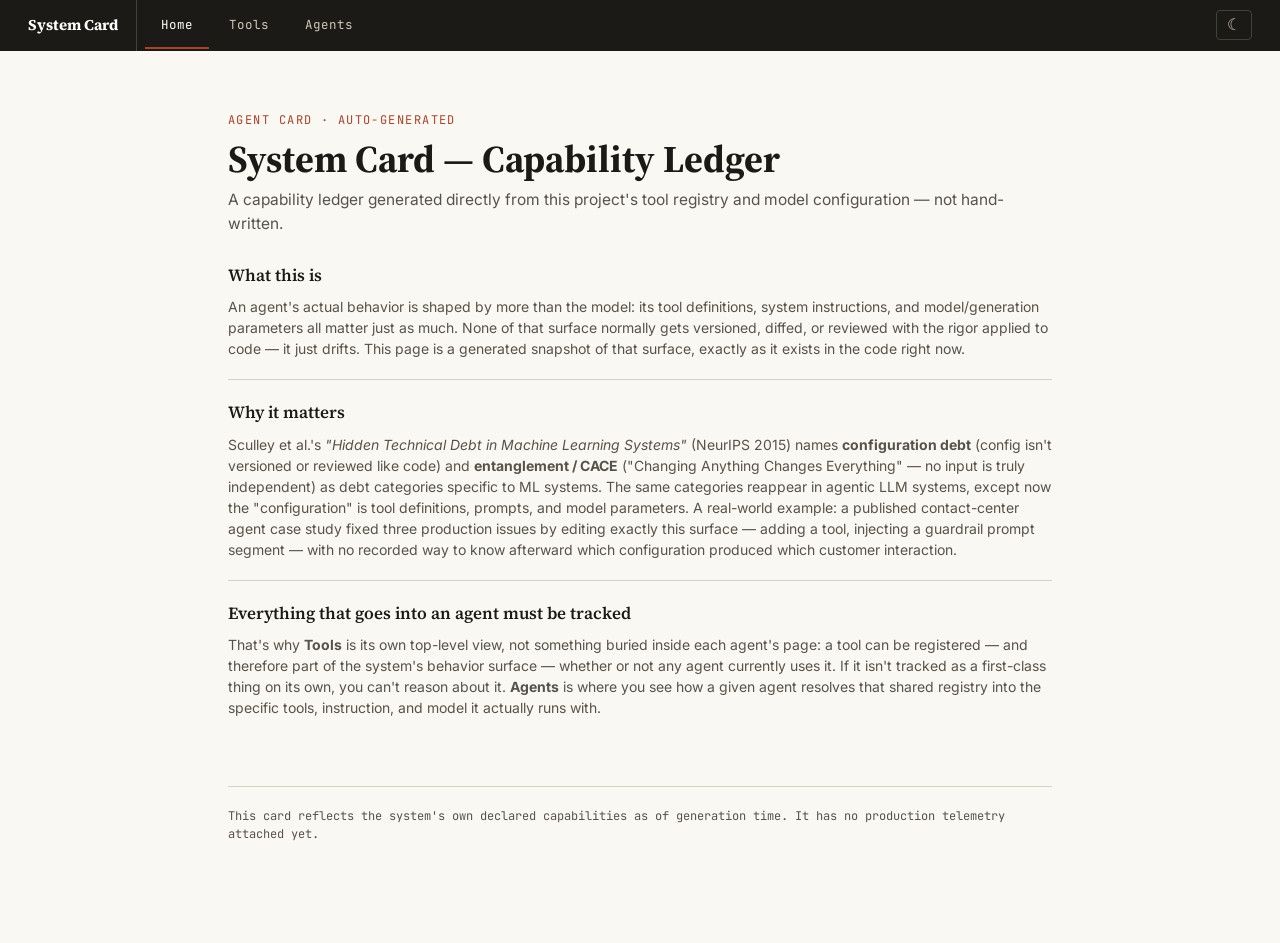
==== viewer/index.html @ 593bed14 "Add a static system card viewer (Home, Tools, Agents) A static HTML/JS/CSS page (no server, no build" ====
<!DOCTYPE html>
<html lang="en">
  <head>
    <meta charset="UTF-8">
    <title>Agent Card — Capability Ledger</title>
    <link rel="stylesheet" href="styles.css">
  </head>
  <body>

    <nav class="agent-bar" id="top-nav" aria-label="Primary">
      <span class="agent-bar-brand">System Card</span>
      <button class="agent-tab active" id="nav-home" data-view="home">Home</button>
      <button class="agent-tab" id="nav-tools" data-view="tools">Tools</button>
      <button class="agent-tab" id="nav-agents" data-view="agents">Agents</button>
      <button class="theme-toggle" id="theme-toggle" type="button" aria-label="Toggle dark mode"></button>
    </nav>

    <main class="wrap">

      <section id="view-home">
        <p class="eyebrow">Agent Card · Auto-generated</p>
        <h1>System Card — Capability Ledger</h1>
        <p class="subtitle">
          A capability ledger generated directly from this project's tool registry and model
          configuration — not hand-written.
        </p>

        <article class="explainer">
          <h2>What this is</h2>
          <p>
            An agent's actual behavior is shaped by more than the model: its tool definitions,
            system instructions, and model/generation parameters all matter just as much. None of
            that surface normally gets versioned, diffed, or reviewed with the rigor applied to
            code — it just drifts. This page is a generated snapshot of that surface, exactly as
            it exists in the code right now.
          </p>
        </article>

        <article class="explainer">
          <h2>Why it matters</h2>
          <p>
            Sculley et al.'s <em>"Hidden Technical Debt in Machine Learning Systems"</em>
            (NeurIPS 2015) names <strong>configuration debt</strong> (config isn't versioned or
            reviewed like code) and <strong>entanglement / CACE</strong> ("Changing Anything
            Changes Everything" — no input is truly independent) as debt categories specific to ML
            systems. The same categories reappear in agentic LLM systems, except now the
            "configuration" is tool definitions, prompts, and model parameters. A real-world
            example: a published contact-center agent case study fixed three production issues by
            editing exactly this surface — adding a tool, injecting a guardrail prompt segment —
            with no recorded way to know afterward which configuration produced which customer
            interaction.
          </p>
        </article>

        <article class="explainer">
          <h2>Everything that goes into an agent must be tracked</h2>
          <p>
            That's why <strong>Tools</strong> is its own top-level view, not something buried
            inside each agent's page: a tool can be registered — and therefore part of the
            system's behavior surface — whether or not any agent currently uses it. If it isn't
            tracked as a first-class thing on its own, you can't reason about it. <strong>Agents</strong>
            is where you see how a given agent resolves that shared registry into the specific
            tools, instruction, and model it actually runs with.
          </p>
        </article>
      </section>

      <section id="view-tools" hidden>
        <header>
          <p class="eyebrow">Agent Card · Auto-generated</p>
          <h1>Tool Registry</h1>
          <p class="subtitle">
            This is what your agent sees: every tool registered in this system, with the exact
            name, description, and signature the model reads — independent of which agent (if
            any) currently uses it.
          </p>
        </header>

        <div class="toolbar">
          <label class="toolbar-control">
            Sort by
            <select id="tool-sort">
              <option value="name">Name</option>
              <option value="used-by-count">Used By (count)</option>
            </select>
          </label>
          <label class="toolbar-control">
            Filter by agent
            <select id="tool-agent-filter">
              <option value="">All agents</option>
            </select>
          </label>
        </div>

        <div id="tool-registry-list"></div>
      </section>

      <section id="view-agents" hidden>
        <header>
          <p class="eyebrow">Agent Card · Auto-generated</p>
          <h1>Agents</h1>
          <p class="subtitle">
            Each agent resolves the shared tool registry into the specific tools, instruction, and
            model it actually runs with.
          </p>
        </header>
        <div class="home-agent-list" id="agent-list"></div>
      </section>

      <section id="view-agent-detail" hidden>

        <header>
          <button class="back-link" id="back-to-agents" type="button">&larr; Back to agents</button>
          <p class="eyebrow">Agent Card · Auto-generated</p>
          <h1 id="agent-title"></h1>
          <dl class="meta-row" id="meta-row"></dl>
        </header>

        <nav class="section-nav" aria-label="Card sections">
          <button class="active" data-panel="overview">Overview</button>
          <button data-panel="model">Model Params</button>
          <button data-panel="instruction">Instruction</button>
          <button data-panel="versions">Versions</button>
        </nav>

        <section class="panel active" id="panel-overview">
          <header class="section-head">
            <h2>Capabilities at a Glance</h2>
            <p class="section-note">tools this agent is equipped with — see the Tools tab for full detail</p>
          </header>
          <div class="tool-list" id="tool-list"></div>
        </section>

        <section class="panel" id="panel-model">
          <header class="section-head">
            <h2>Underlying Model Configuration</h2>
            <p class="section-note">part of the system's capability surface, tracked the same way</p>
          </header>
          <dl class="detail-list" id="model-params"></dl>
        </section>

        <section class="panel" id="panel-instruction">
          <header class="section-head">
            <h2>System Instruction</h2>
            <p class="section-note">the full system prompt this agent runs with</p>
          </header>
          <pre class="instruction-block" id="instruction-block"></pre>
        </section>

        <section class="panel" id="panel-versions">
          <header class="section-head">
            <h2>Version History</h2>
            <p class="section-note">derived from CI registry diffs, not manually logged</p>
          </header>
          <p class="empty-state">
            No version history yet — this populates once Build Order step 4
            (CI-based system card versioning) is built.
          </p>
        </section>

      </section>

      <footer class="footnote">
        This card reflects the system's own declared capabilities as of generation time.
        It has no production telemetry attached yet.
      </footer>

    </main>

    <script src="system_card_data.js"></script>
    <script src="script.js"></script>
  </body>
</html>
---- viewer/styles.css ----
@import url('https://fonts.googleapis.com/css2?family=Source+Serif+4:ital,wght@0,400;0,600;0,700;1,400&family=JetBrains+Mono:wght@400;500;600&family=Inter:wght@400;500;600;700&display=swap');

:root {
  --paper: #faf8f3;
  --ink: #1c1a17;
  --ink-soft: #57534a;
  --rule: #d8d2c4;
  --accent: #a8442c;
  --accent-soft: #f3e3dd;
  --paper-raised: #fff;
}

@media (prefers-color-scheme: dark) {
  :root {
    --paper: #1c1a17;
    --ink: #f0ece4;
    --ink-soft: #b3aa9c;
    --rule: #3a352c;
    --accent: #e2845a;
    --accent-soft: #3a2620;
    --paper-raised: #242019;
  }
}

/* Explicit toggle always wins over the OS-level preference above. */
:root[data-theme="light"] {
  --paper: #faf8f3;
  --ink: #1c1a17;
  --ink-soft: #57534a;
  --rule: #d8d2c4;
  --accent: #a8442c;
  --accent-soft: #f3e3dd;
  --paper-raised: #fff;
}

:root[data-theme="dark"] {
  --paper: #1c1a17;
  --ink: #f0ece4;
  --ink-soft: #b3aa9c;
  --rule: #3a352c;
  --accent: #e2845a;
  --accent-soft: #3a2620;
  --paper-raised: #242019;
}

* { box-sizing: border-box; }

dl, dt, dd, ol, header, footer, nav { margin: 0; padding: 0; }
ol { list-style: none; }

body {
  margin: 0;
  background: var(--paper);
  color: var(--ink);
  font-family: 'Inter', sans-serif;
  line-height: 1.5;
}

.agent-bar {
  background: #1c1a17;
  color: #fff;
  padding: 0 28px;
  display: flex;
  align-items: center;
  gap: 4px;
  overflow-x: auto;
}

.agent-bar-brand {
  font-family: 'Source Serif 4', serif;
  font-weight: 700;
  font-size: 15px;
  color: #fff;
  padding: 14px 18px 14px 0;
  margin-right: 4px;
  border-right: 1px solid #44403a;
  white-space: nowrap;
  cursor: default;
}

.agent-tab {
  font-family: 'JetBrains Mono', monospace;
  font-size: 12.5px;
  color: #cfc8b8;
  background: none;
  border: none;
  padding: 14px 16px;
  cursor: pointer;
  white-space: nowrap;
  border-bottom: 2.5px solid transparent;
}

.agent-tab:hover { color: #fff; }
.agent-tab.active { color: #fff; border-bottom-color: var(--accent); }

.theme-toggle {
  margin-left: auto;
  background: none;
  border: 1px solid #44403a;
  border-radius: 4px;
  color: #cfc8b8;
  font-size: 16px;
  line-height: 1;
  padding: 6px 10px;
  cursor: pointer;
}

.theme-toggle:hover { color: #fff; border-color: #5a554a; }

.wrap {
  max-width: 880px;
  margin: 0 auto;
  padding: 48px 28px 100px;
}

.eyebrow {
  font-family: 'JetBrains Mono', monospace;
  font-size: 12px;
  letter-spacing: 0.12em;
  text-transform: uppercase;
  color: var(--accent);
  margin-bottom: 10px;
}

h1 {
  font-family: 'Source Serif 4', serif;
  font-weight: 700;
  font-size: 38px;
  line-height: 1.1;
  margin: 0 0 8px;
}

.subtitle {
  font-size: 15.5px;
  color: var(--ink-soft);
  margin: 0 0 28px;
}

.meta-row {
  display: flex;
  flex-wrap: wrap;
  gap: 20px;
  padding: 16px 0;
  border-top: 1px solid var(--rule);
  border-bottom: 1px solid var(--rule);
  font-family: 'JetBrains Mono', monospace;
  font-size: 12.5px;
}

.meta-item .label {
  display: block;
  color: var(--ink-soft);
  font-size: 10.5px;
  letter-spacing: 0.06em;
  text-transform: uppercase;
  margin-bottom: 3px;
}

.meta-item .value { color: var(--ink); }
.hash { color: var(--accent); }

.section-nav {
  display: flex;
  gap: 2px;
  margin-top: 36px;
  border-bottom: 1.5px solid var(--rule);
  flex-wrap: wrap;
}

.section-nav button {
  font-family: 'Inter', sans-serif;
  font-weight: 600;
  font-size: 13.5px;
  color: var(--ink-soft);
  background: none;
  border: none;
  padding: 12px 18px;
  cursor: pointer;
  border-bottom: 2.5px solid transparent;
  margin-bottom: -1.5px;
}

.section-nav button.active {
  color: var(--accent);
  border-bottom-color: var(--accent);
}

.panel { display: none; padding-top: 28px; }
.panel.active { display: block; }

.section-head {
  display: flex;
  align-items: baseline;
  justify-content: space-between;
  flex-wrap: wrap;
  gap: 6px;
  margin-bottom: 18px;
}

h2 {
  font-family: 'Source Serif 4', serif;
  font-size: 21px;
  font-weight: 600;
  margin: 0;
}

.section-note {
  font-size: 12.5px;
  color: var(--ink-soft);
  font-style: italic;
}

.tool-list { display: flex; flex-direction: column; gap: 14px; }

.tool {
  border: 1px solid var(--rule);
  border-left: 3px solid var(--accent);
  background: var(--paper-raised);
  padding: 16px 18px;
  border-radius: 2px;
}

.tool-name {
  display: block;
  font-family: 'JetBrains Mono', monospace;
  font-weight: 600;
  font-size: 14.5px;
  margin-bottom: 6px;
}

.tool-desc {
  font-size: 13.5px;
  color: var(--ink-soft);
  margin: 0 0 10px;
}

.tool-detail {
  border: 1px solid var(--rule);
  background: var(--paper-raised);
  margin-bottom: 16px;
  border-radius: 2px;
  overflow: hidden;
}

.tool-detail-head {
  width: 100%;
  padding: 14px 18px;
  border: none;
  border-bottom: 1px solid var(--rule);
  background: none;
  display: flex;
  align-items: flex-start;
  gap: 10px;
  cursor: pointer;
  text-align: left;
  font: inherit;
  color: inherit;
}

.tool-detail-chevron {
  color: var(--accent);
  font-size: 18px;
  line-height: 1;
  padding-top: 1px;
}

.tool-detail-heading {
  display: flex;
  flex-direction: column;
  gap: 4px;
  min-width: 0;
}

.tool-detail-name {
  font-family: 'JetBrains Mono', monospace;
  font-weight: 600;
  font-size: 14.5px;
}

/* Stacked label-above-value rows, read top to bottom — used by both the
   tool detail panel and the model params panel. */
.detail-list { display: flex; flex-direction: column; }
.detail-list[hidden] { display: none; }

.detail-row {
  padding: 12px 0;
  border-bottom: 1px dashed var(--rule);
}
.detail-row:last-child { border-bottom: none; }

.detail-row dt {
  font-family: 'JetBrains Mono', monospace;
  font-size: 11px;
  color: var(--ink-soft);
  text-transform: uppercase;
  letter-spacing: 0.04em;
  margin-bottom: 5px;
}

.detail-row dd {
  font-size: 14px;
  color: var(--ink);
}

.tool-detail-description {
  font-family: 'Inter', sans-serif;
  font-size: 13.5px;
  color: var(--ink-soft);
  white-space: pre-wrap;
}

.no-params {
  color: #8a8377;
  font-size: 12.5px;
}

.tool-detail-signature {
  font-family: 'JetBrains Mono', monospace;
  font-size: 13px;
}

.tool-detail .detail-list,
#panel-model .detail-list {
  border: 1px solid var(--rule);
  background: var(--paper-raised);
  border-radius: 2px;
  padding: 4px 18px;
}

#panel-model .detail-list {
  margin-bottom: 16px;
}

.instruction-block {
  border: 1px solid var(--rule);
  background: var(--paper-raised);
  border-radius: 2px;
  padding: 18px;
  font-family: 'JetBrains Mono', monospace;
  font-size: 13.5px;
  white-space: pre-wrap;
  word-break: break-word;
  margin: 0;
}

.empty-state {
  color: var(--ink-soft);
  font-size: 13.5px;
  font-style: italic;
  border: 1px dashed var(--rule);
  border-radius: 2px;
  padding: 24px;
  text-align: center;
}

.explainer {
  margin-bottom: 20px;
  padding-bottom: 20px;
  border-bottom: 1px solid var(--rule);
}
.explainer:last-of-type { border-bottom: none; }

.explainer h2 {
  font-size: 17px;
  margin-bottom: 8px;
}

.explainer p {
  font-size: 14px;
  color: var(--ink-soft);
  margin: 0;
}

.home-agent-list {
  display: flex;
  flex-direction: column;
  gap: 12px;
}

.home-agent-card {
  border: 1px solid var(--rule);
  border-left: 3px solid var(--accent);
  background: var(--paper-raised);
  padding: 18px 20px;
  border-radius: 2px;
  cursor: pointer;
}

.home-agent-card:hover { background: var(--accent-soft); }

.home-agent-name {
  display: block;
  font-family: 'JetBrains Mono', monospace;
  font-weight: 600;
  font-size: 15px;
  margin-bottom: 6px;
}

.home-agent-summary {
  font-size: 13.5px;
  color: var(--ink-soft);
  margin: 0 0 8px;
}

.home-agent-meta {
  font-family: 'JetBrains Mono', monospace;
  font-size: 11px;
  color: #8a8377;
  margin: 0;
}

.toolbar {
  display: flex;
  flex-wrap: wrap;
  gap: 24px;
  padding: 14px 0;
  margin-bottom: 18px;
  border-top: 1px solid var(--rule);
  border-bottom: 1px solid var(--rule);
}

.toolbar-control {
  display: flex;
  align-items: center;
  gap: 8px;
  font-family: 'JetBrains Mono', monospace;
  font-size: 11px;
  letter-spacing: 0.04em;
  text-transform: uppercase;
  color: var(--ink-soft);
}

.toolbar-control select {
  font-family: 'Inter', sans-serif;
  font-size: 13px;
  text-transform: none;
  letter-spacing: normal;
  color: var(--ink);
  background: var(--paper-raised);
  border: 1px solid var(--rule);
  border-radius: 2px;
  padding: 4px 8px;
}

.back-link {
  display: inline-block;
  background: none;
  border: none;
  font-family: 'JetBrains Mono', monospace;
  font-size: 12px;
  color: var(--accent);
  cursor: pointer;
  padding: 0;
  margin-bottom: 16px;
}

.back-link:hover { text-decoration: underline; }

.footnote {
  margin-top: 48px;
  padding-top: 20px;
  border-top: 1px solid var(--rule);
  font-size: 12px;
  color: var(--ink-soft);
  font-family: 'JetBrains Mono', monospace;
}
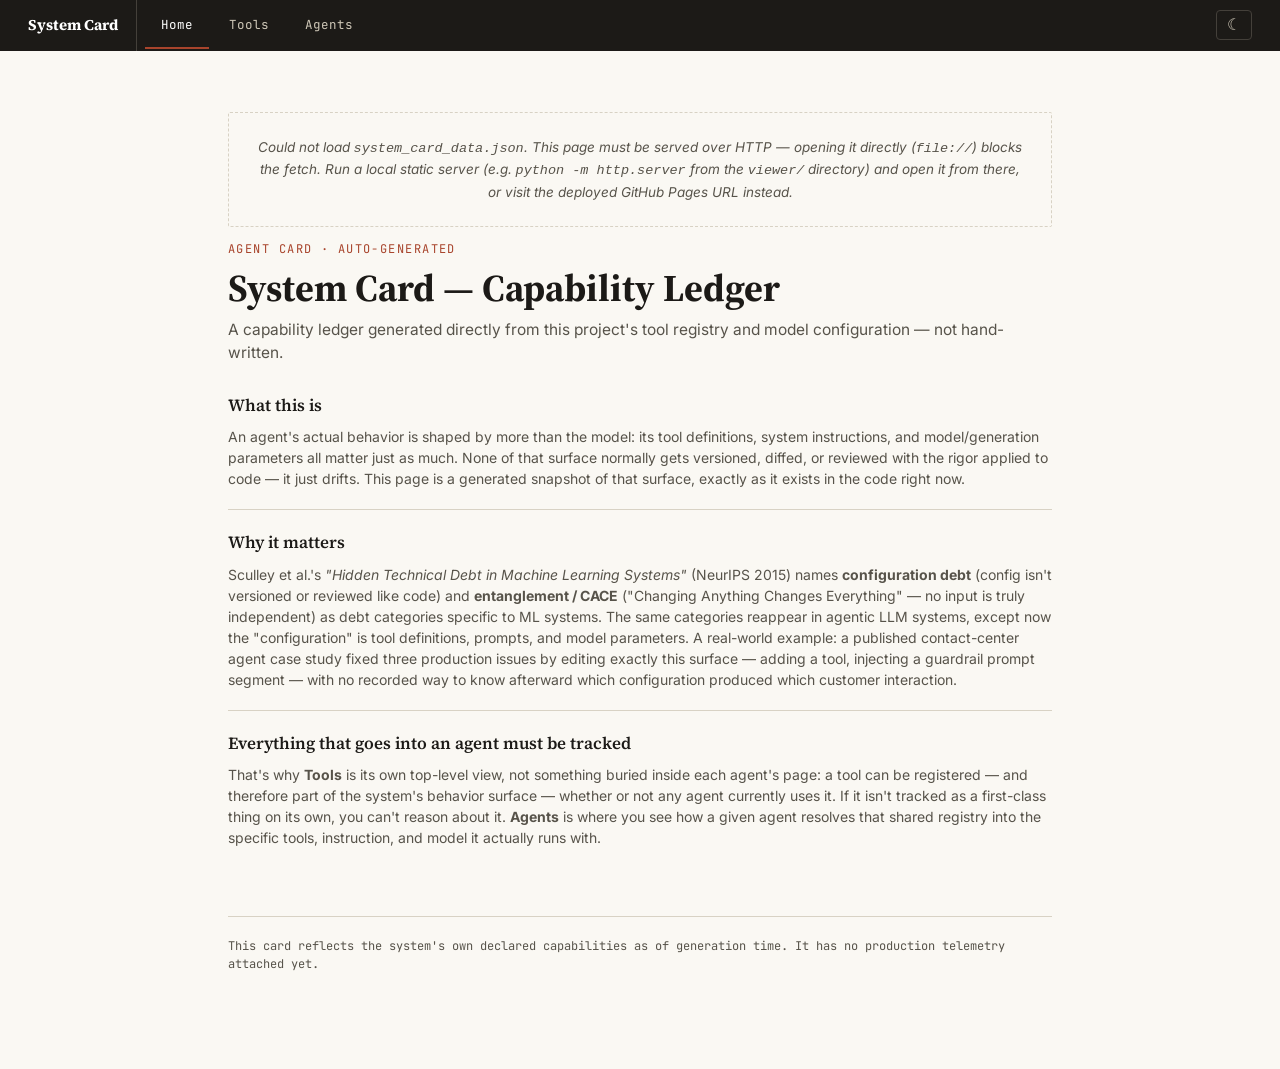
==== commit cfd225dc: "Serve the viewer's card data as real JSON instead of a JS-wrapper file fetch() against a plain .json" ====
--- a/viewer/index.html
+++ b/viewer/index.html
@@ -16,6 +16,13 @@
     </nav>
 
     <main class="wrap">
+
+      <p class="empty-state" id="data-load-error" hidden>
+        Could not load <code>system_card_data.json</code>. This page must be served over HTTP —
+        opening it directly (<code>file://</code>) blocks the fetch. Run a local static server
+        (e.g. <code>python -m http.server</code> from the <code>viewer/</code> directory) and open
+        it from there, or visit the deployed GitHub Pages URL instead.
+      </p>
 
       <section id="view-home">
         <p class="eyebrow">Agent Card · Auto-generated</p>
@@ -167,7 +174,6 @@
 
     </main>
 
-    <script src="system_card_data.js"></script>
     <script src="script.js"></script>
   </body>
 </html>
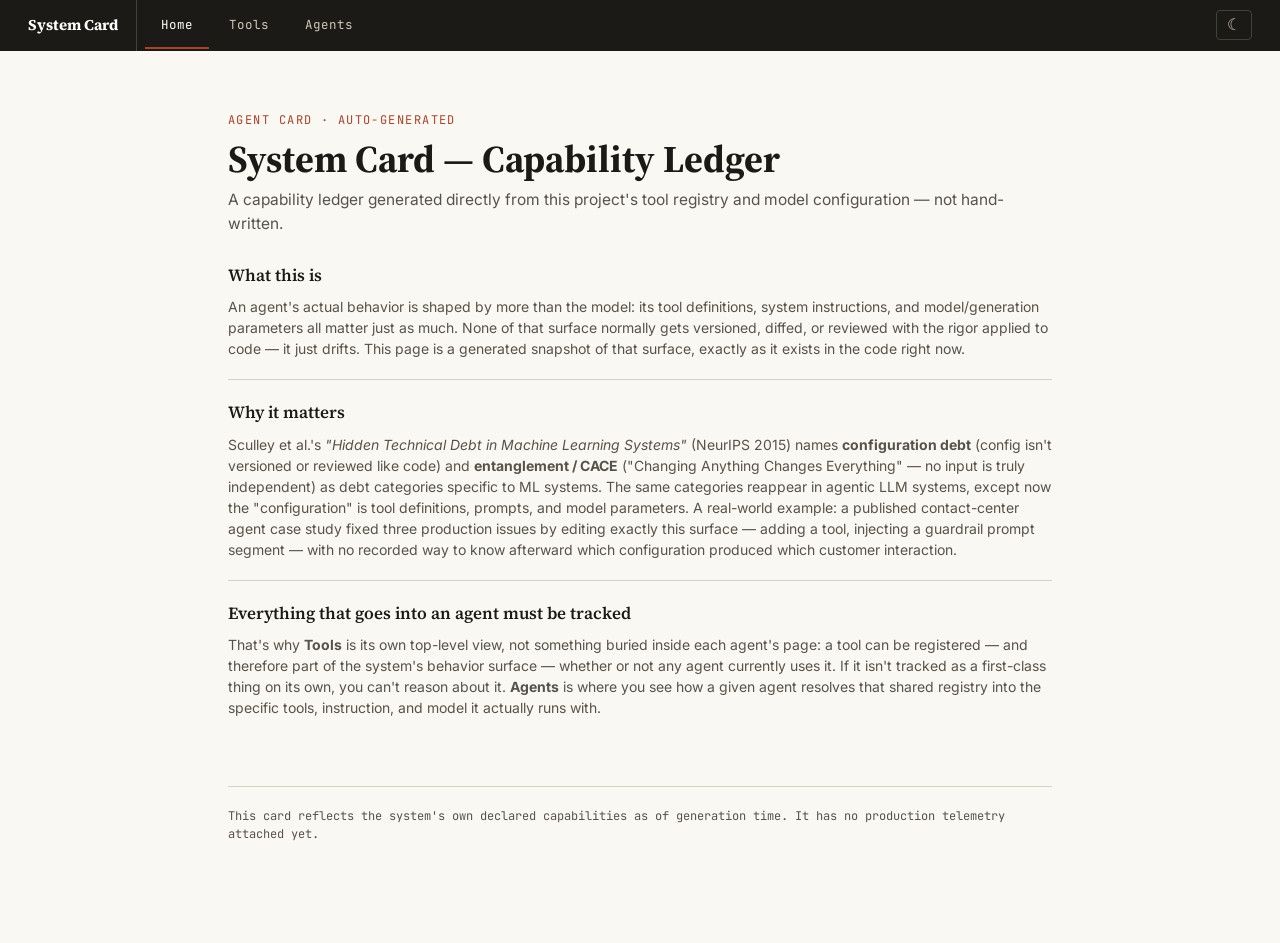
==== commit 65c56948: "Wire real card-versions/ history into the viewer's Versions tabs generate_card_viewer_data.py now re" ====
--- a/viewer/index.html
+++ b/viewer/index.html
@@ -159,9 +159,9 @@
             <h2>Version History</h2>
             <p class="section-note">derived from CI registry diffs, not manually logged</p>
           </header>
-          <p class="empty-state">
-            No version history yet — this populates once Build Order step 4
-            (CI-based system card versioning) is built.
+          <ol class="timeline" id="agent-version-timeline"></ol>
+          <p class="empty-state" id="agent-version-empty" hidden>
+            No version history involving this agent yet.
           </p>
         </section>
 
--- a/viewer/styles.css
+++ b/viewer/styles.css
@@ -456,6 +456,52 @@
 
 .back-link:hover { text-decoration: underline; }
 
+.timeline { position: relative; padding-left: 26px; }
+.timeline::before {
+  content: '';
+  position: absolute;
+  left: 6px; top: 4px; bottom: 4px;
+  width: 1.5px;
+  background: var(--rule);
+}
+
+.tl-entry { position: relative; padding-bottom: 22px; }
+.tl-entry:last-child { padding-bottom: 0; }
+
+.tl-dot {
+  position: absolute;
+  left: -26px; top: 3px;
+  width: 11px; height: 11px;
+  border-radius: 50%;
+  background: var(--paper);
+  border: 2.5px solid var(--accent);
+}
+
+.tl-hash {
+  font-family: 'JetBrains Mono', monospace;
+  font-size: 13px;
+  font-weight: 600;
+  color: var(--accent);
+}
+
+.tl-diff {
+  margin-top: 6px;
+  font-size: 13px;
+  color: var(--ink-soft);
+  white-space: pre-wrap;
+  font-family: 'JetBrains Mono', monospace;
+}
+
+.tool-version-history {
+  margin-top: 4px;
+  font-size: 12.5px;
+  color: var(--ink-soft);
+}
+
+.tool-version-history li {
+  margin-bottom: 4px;
+}
+
 .footnote {
   margin-top: 48px;
   padding-top: 20px;
